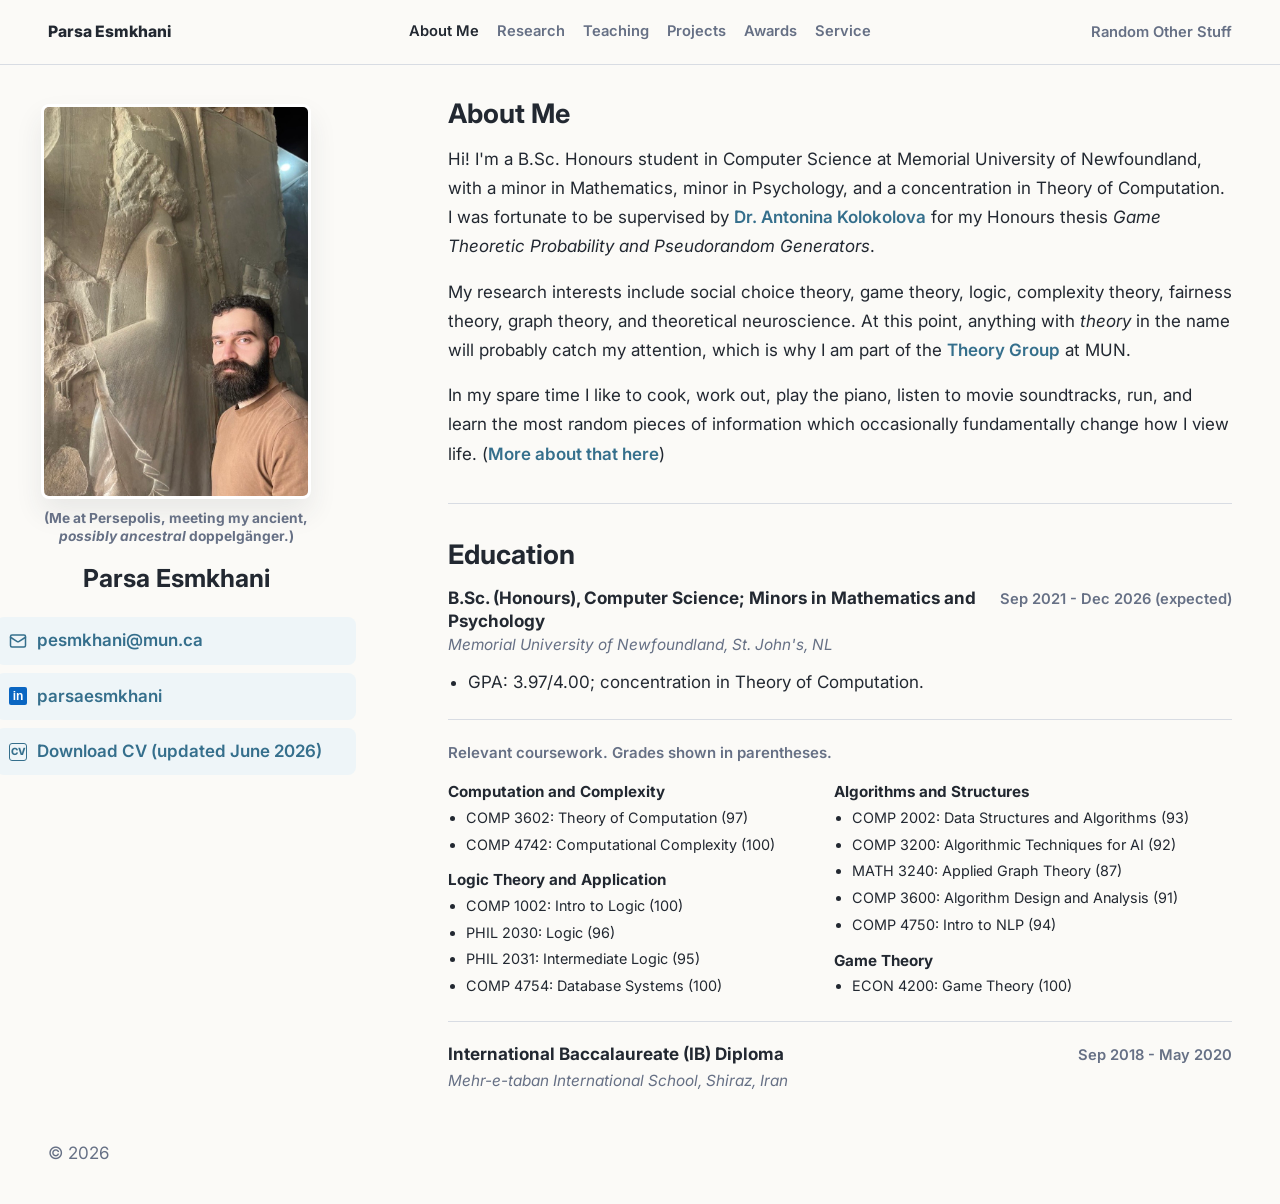
==== index.html @ 262ed592 "Add psychology minor to education" ====
<!doctype html>
<html lang="en">
  <head>
    <meta charset="utf-8" />
    <meta name="viewport" content="width=device-width, initial-scale=1" />
    <meta
      name="description"
      content="Personal academic website for Parsa Esmkhani, computer science honours student at Memorial University of Newfoundland."
    />
    <title>Parsa Esmkhani</title>
    <link rel="preconnect" href="https://fonts.googleapis.com" />
    <link rel="preconnect" href="https://fonts.gstatic.com" crossorigin />
    <link
      href="https://fonts.googleapis.com/css2?family=Inter:wght@400;500;600;700&amp;display=swap"
      rel="stylesheet"
    />
    <link rel="stylesheet" href="styles.css?v=68" />
  </head>
  <body>
    <header class="site-header">
      <nav class="nav" aria-label="Primary navigation">
        <a class="site-name" href="index.html">Parsa Esmkhani</a>
        <div class="nav-links">
          <a class="active" href="index.html">About Me</a>
          <a href="research.html">Research</a>
          <a href="teaching.html">Teaching</a>
          <a href="projects.html">Projects</a>
          <a href="awards.html">Awards</a>
          <a href="volunteering.html">Service</a>
        </div>
        <div class="nav-extra">
          <a href="miscellany.html">Random Other Stuff</a>
        </div>
      </nav>
    </header>

    <main class="page-shell page-shell--with-profile">
      <aside class="profile" aria-label="Profile summary">
        <img
          class="profile-photo"
          src="assets/profile.jpg?v=2"
          alt="Portrait of Parsa Esmkhani"
          width="735"
          height="1074"
        />
        <p class="photo-caption"><strong>(Me at Persepolis, meeting my ancient, <em>possibly ancestral</em> doppelgänger.)</strong></p>
        <h1>Parsa Esmkhani</h1>

        <ul class="contact-list" aria-label="Contact links">
          <li>
            <a class="contact-link" href="mailto:pesmkhani@mun.ca">
              <span class="link-icon mail-icon" aria-hidden="true"></span>
              <span>pesmkhani@mun.ca</span>
            </a>
          </li>
          <li>
            <a class="contact-link" href="https://www.linkedin.com/in/parsaesmkhani/details/experience/">
              <span class="link-icon linkedin-icon" aria-hidden="true"></span>
              <span>parsaesmkhani</span>
            </a>
          </li>
          <li>
            <a class="contact-link" href="assets/parsa-esmkhani-cv.pdf" download>
              <span class="link-icon cv-icon" aria-hidden="true">CV</span>
              <span>Download CV (updated June 2026)</span>
            </a>
          </li>
        </ul>
      </aside>

      <section class="content" aria-label="Main content">
        <section class="section-block">
          <h2>About Me</h2>
          <p>
            Hi! I'm a B.Sc. Honours student in Computer Science at Memorial
            University of Newfoundland, with a minor in Mathematics, minor in Psychology,
            and a concentration in Theory of Computation. I was fortunate to be supervised by
            <a href="https://www.cs.mun.ca/~kol/">Dr. Antonina Kolokolova</a> for my
            Honours thesis <em>Game Theoretic Probability and Pseudorandom Generators</em>.
          </p>
          <p>
            My research interests include social choice theory, game theory, logic,
            complexity theory, fairness theory, graph theory, and theoretical
            neuroscience. At this point, anything with <em>theory</em> in the
            name will probably catch my attention, which is why I am part of the
            <a href="https://www.cs.mun.ca/~nfleming/TheoryGroup/theory.html">Theory Group</a>
            at MUN.
          </p>
          <p>
            In my spare time I like to cook, work out, play the piano, listen to
            movie soundtracks, run, and learn the most random pieces of information
            which occasionally fundamentally change how I view life.
            (<strong><a href="miscellany.html">More about that here</a></strong>)
          </p>
        </section>

        <section class="section-block">
          <h2>Education</h2>
          <article class="entry">
            <div class="entry-heading">
              <h3>B.Sc. (Honours), Computer Science; Minors in Mathematics and Psychology</h3>
              <p>Sep 2021 - Dec 2026 (expected)</p>
            </div>
            <p class="entry-meta">Memorial University of Newfoundland, St. John's, NL</p>
            <ul>
              <li>GPA: 3.97/4.00; concentration in Theory of Computation.</li>
            </ul>
          </article>
          <div class="coursework">
            <p class="coursework-note">Relevant coursework. Grades shown in parentheses.</p>
            <div class="coursework-grid">
              <div class="coursework-column">
                <article class="course-group">
                  <h3>Computation and Complexity</h3>
                  <ul>
                    <li>COMP 3602: Theory of Computation (97)</li>
                    <li>COMP 4742: Computational Complexity (100)</li>
                  </ul>
                </article>
                <article class="course-group">
                  <h3>Logic Theory and Application</h3>
                  <ul>
                    <li>COMP 1002: Intro to Logic (100)</li>
                    <li>PHIL 2030: Logic (96)</li>
                    <li>PHIL 2031: Intermediate Logic (95)</li>
                    <li>COMP 4754: Database Systems (100)</li>
                  </ul>
                </article>
              </div>
              <div class="coursework-column">
                <article class="course-group">
                  <h3>Algorithms and Structures</h3>
                  <ul>
                    <li>COMP 2002: Data Structures and Algorithms (93)</li>
                    <li>COMP 3200: Algorithmic Techniques for AI (92)</li>
                    <li>MATH 3240: Applied Graph Theory (87)</li>
                    <li>COMP 3600: Algorithm Design and Analysis (91)</li>
                    <li>COMP 4750: Intro to NLP (94)</li>
                  </ul>
                </article>
                <article class="course-group">
                  <h3>Game Theory</h3>
                  <ul>
                    <li>ECON 4200: Game Theory (100)</li>
                  </ul>
                </article>
              </div>
            </div>
          </div>
          <article class="entry education-secondary">
            <div class="entry-heading">
              <h3>International Baccalaureate (IB) Diploma</h3>
              <p>Sep 2018 - May 2020</p>
            </div>
            <p class="entry-meta">Mehr-e-taban International School, Shiraz, Iran</p>
          </article>
        </section>
      </section>
    </main>

    <footer class="site-footer">
      <p>&copy; <span id="current-year">2026</span></p>
    </footer>

    <script src="script.js?v=7"></script>
  </body>
</html>
---- styles.css ----
:root {
  color-scheme: light;
  --bg: #fbfaf7;
  --surface: #ffffff;
  --text: #222831;
  --muted: #667085;
  --line: #d8dce3;
  --accent: #356f8c;
  --accent-strong: #25546c;
  --link-bg: #eef5f8;
}

* {
  box-sizing: border-box;
}

html {
  scroll-behavior: smooth;
}

body {
  margin: 0;
  background: var(--bg);
  color: var(--text);
  font-family: Inter, system-ui, -apple-system, BlinkMacSystemFont, "Segoe UI", sans-serif;
  font-size: 17px;
  line-height: 1.72;
}

a {
  color: var(--accent);
  font-weight: 600;
  text-decoration: none;
}

a:hover,
a:focus-visible {
  color: var(--accent-strong);
  text-decoration: underline;
}

.site-header {
  position: sticky;
  top: 0;
  z-index: 10;
  background: rgba(251, 250, 247, 0.94);
  border-bottom: 1px solid var(--line);
  backdrop-filter: blur(10px);
}

.nav {
  align-items: center;
  display: flex;
  justify-content: center;
  margin: 0 auto;
  max-width: none;
  min-height: 64px;
  padding: 0 48px;
  position: relative;
}

.site-name {
  color: var(--text);
  font-size: 0.98rem;
  font-weight: 800;
  left: 48px;
  position: absolute;
}

.nav-links {
  display: flex;
  flex-wrap: wrap;
  gap: 18px;
}

.nav-links a {
  color: var(--muted);
  font-size: 0.92rem;
}

.nav-links a.active,
.nav-extra a.active {
  color: var(--text);
}

.nav-extra {
  position: absolute;
  right: 48px;
}

.nav-extra a {
  color: var(--muted);
  font-size: 0.92rem;
}

.page-shell {
  margin: 0 auto;
  max-width: 1400px;
  padding: 32px 48px 36px;
}

.page-shell:not(.page-shell--with-profile) {
  max-width: none;
  width: 100%;
}

.page-shell--with-profile {
  display: grid;
  gap: 40px;
  grid-template-columns: 360px minmax(0, 1fr);
}

.page-shell:not(.page-shell--with-profile) .content {
  max-width: none;
}

.page-shell--research .content {
  max-width: none;
}

.page-shell--research {
  margin-left: 0;
  margin-right: 0;
  max-width: none;
  width: 100%;
  padding-left: 48px;
  padding-right: 48px;
}

.page-shell--projects {
  margin-left: 0;
  margin-right: 0;
  max-width: none;
  width: 100%;
  padding-left: 48px;
  padding-right: 48px;
}

.page-shell--projects .content {
  max-width: none;
}

.research-layout {
  align-items: start;
  display: grid;
  gap: 64px;
  grid-template-columns: minmax(720px, 1.65fr) minmax(420px, 0.75fr);
  position: relative;
  width: 100%;
}

.research-layout .section-block + .section-block {
  border-top: none;
  margin-top: 0;
  padding-top: 0;
}

.research-layout .section-block:first-child {
  position: relative;
}

.research-layout .section-block:first-child::after {
  background: var(--line);
  content: "";
  height: min(420px, 58vh);
  position: absolute;
  right: -32px;
  top: 74px;
  width: 1px;
}

.research-layout .entry-list {
  gap: 24px;
}

.research-layout .entry + .entry {
  padding-top: 24px;
}

.research-layout .presentation-list {
  gap: 24px;
}

.research-layout .presentation-item {
  gap: 18px;
  grid-template-columns: 205px minmax(0, 1fr);
}

.research-layout .presentation-preview {
  max-width: 100%;
}

.research-layout .presentation-details h3 {
  font-size: 1rem;
}

.profile {
  align-self: start;
  display: grid;
  justify-items: center;
  margin-left: -52px;
  position: sticky;
  top: 104px;
  width: 360px;
}

.profile-photo {
  aspect-ratio: 735 / 1074;
  background: var(--surface);
  border: 3px solid var(--surface);
  border-radius: 8px;
  box-shadow: 0 14px 28px rgba(39, 52, 67, 0.09);
  display: block;
  height: auto;
  object-fit: cover;
  object-position: center center;
  width: 270px;
}

.profile h1 {
  font-size: 1.55rem;
  line-height: 1.2;
  margin: 18px 0 8px;
  text-align: center;
}

.photo-caption {
  color: var(--muted);
  font-size: 0.86rem;
  line-height: 1.35;
  margin: 10px 0 0;
  max-width: 320px;
  text-align: center;
  white-space: normal;
  width: 100%;
}

.title-line,
.location {
  color: var(--muted);
  margin: 0;
}

.location {
  margin-top: 12px;
}

.contact-list {
  display: grid;
  gap: 8px;
  list-style: none;
  margin: 16px 0 0;
  padding: 0;
  width: 100%;
}

.contact-list a {
  align-items: center;
  background: var(--link-bg);
  border: 1px solid transparent;
  border-radius: 8px;
  display: flex;
  gap: 10px;
  min-height: 42px;
  padding: 8px 12px;
}

.contact-list a:hover,
.contact-list a:focus-visible {
  background: var(--surface);
  border-color: var(--line);
  text-decoration: none;
}

.contact-link span:last-child {
  overflow-wrap: anywhere;
}

.link-icon {
  color: var(--accent);
  display: inline-flex;
  flex: 0 0 auto;
  height: 18px;
  width: 18px;
}

.link-icon::before {
  background: currentColor;
  content: "";
  display: block;
  height: 18px;
  width: 18px;
}

.mail-icon::before {
  -webkit-mask: url("data:image/svg+xml,%3Csvg xmlns='http://www.w3.org/2000/svg' viewBox='0 0 24 24' fill='none' stroke='black' stroke-width='2' stroke-linecap='round' stroke-linejoin='round'%3E%3Crect width='20' height='16' x='2' y='4' rx='2'/%3E%3Cpath d='m22 7-8.97 5.7a1.94 1.94 0 0 1-2.06 0L2 7'/%3E%3C/svg%3E") center / contain no-repeat;
  mask: url("data:image/svg+xml,%3Csvg xmlns='http://www.w3.org/2000/svg' viewBox='0 0 24 24' fill='none' stroke='black' stroke-width='2' stroke-linecap='round' stroke-linejoin='round'%3E%3Crect width='20' height='16' x='2' y='4' rx='2'/%3E%3Cpath d='m22 7-8.97 5.7a1.94 1.94 0 0 1-2.06 0L2 7'/%3E%3C/svg%3E") center / contain no-repeat;
}

.linkedin-icon::before {
  align-items: center;
  background: #0a66c2;
  border-radius: 2px;
  color: #ffffff;
  content: "in";
  display: flex;
  font-family: Arial, Helvetica, sans-serif;
  font-size: 12px;
  font-weight: 700;
  justify-content: center;
  letter-spacing: 0;
  line-height: 1;
}

.cv-icon {
  align-items: center;
  border: 1px solid currentColor;
  border-radius: 3px;
  display: inline-flex;
  font-size: 0.62rem;
  font-weight: 800;
  justify-content: center;
  letter-spacing: 0;
}

.cv-icon::before {
  display: none;
}

.content {
  padding: 0;
}

.section-block + .section-block {
  border-top: 1px solid var(--line);
  margin-top: 34px;
  padding-top: 34px;
}

.section-block h2 {
  font-size: 1.68rem;
  letter-spacing: 0;
  line-height: 1.25;
  margin: 0 0 14px;
}

.section-block p {
  margin: 0 0 16px;
}

.section-block p:last-child {
  margin-bottom: 0;
}

.simple-list,
.award-list,
.misc-list,
.entry ul {
  margin: 0;
  padding-left: 1.25rem;
}

.simple-list li,
.award-list li,
.misc-list li,
.entry li {
  margin: 0 0 10px;
}

.simple-list li:last-child,
.award-list li:last-child,
.misc-list li:last-child,
.entry li:last-child {
  margin-bottom: 0;
}

.simple-list span {
  color: var(--muted);
  display: inline-block;
  font-weight: 700;
  min-width: 160px;
}

.simple-list small {
  color: var(--muted);
  display: block;
  font-size: 0.92rem;
  margin: 3px 0 0 164px;
}

.entry-list {
  display: grid;
  gap: 22px;
}

.projects-grid {
  align-items: start;
  gap: 42px 40px;
  grid-template-columns: repeat(3, minmax(0, 1fr));
  width: 100%;
}

.entry + .entry {
  border-top: 1px solid var(--line);
  padding-top: 22px;
}

.entry h3 {
  font-size: 1.07rem;
  line-height: 1.35;
  margin: 0;
}

.entry p {
  margin-bottom: 10px;
  max-width: 76ch;
}

.entry-heading {
  align-items: baseline;
  display: flex;
  gap: 18px;
  justify-content: space-between;
}

.entry-heading p {
  color: var(--muted);
  flex: 0 0 auto;
  font-size: 0.92rem;
  font-weight: 600;
  margin: 0;
  text-align: right;
  white-space: nowrap;
}

.entry-meta {
  color: var(--muted);
  font-size: 0.96rem;
  font-style: italic;
}

.project-note {
  color: var(--accent-strong);
  font-size: 0.94rem;
  font-weight: 700;
}

.project-feature {
  align-items: start;
  display: grid;
  gap: 22px;
  grid-template-columns: 300px minmax(0, 1fr);
}

.projects-grid .entry + .entry {
  border-top: none;
  padding-top: 0;
}

.projects-grid .project-feature {
  display: grid;
  gap: 16px;
  grid-template-columns: 1fr;
  grid-template-rows: auto 1fr;
}

.projects-grid .project-details {
  display: grid;
  gap: 8px;
  grid-template-rows: auto auto auto 1fr;
}

.projects-grid .entry-heading {
  align-items: start;
  display: grid;
  gap: 2px;
  grid-template-rows: auto auto;
}

.projects-grid .entry-heading p {
  margin: 0;
  text-align: left;
}

.projects-grid .entry-meta,
.projects-grid .project-note,
.projects-grid .project-details > p {
  margin-bottom: 0;
}

.project-preview {
  background: var(--surface);
  border: 1px solid var(--line);
  border-radius: 4px;
  display: block;
  overflow: hidden;
}

.project-preview:hover,
.project-preview:focus-visible {
  border-color: var(--accent);
}

.project-preview img {
  aspect-ratio: 16 / 10;
  display: block;
  height: auto;
  object-fit: cover;
  width: 100%;
}

.project-preview--empty {
  align-items: center;
  aspect-ratio: 16 / 10;
  color: var(--muted);
  display: flex;
  justify-content: center;
}

.project-preview--empty span {
  font-size: 0.9rem;
  font-weight: 700;
}

.video-preview {
  position: relative;
}

.video-preview:hover,
.video-preview:focus-visible {
  box-shadow: 0 10px 22px rgba(37, 84, 108, 0.16);
}

.video-preview::after {
  background: rgba(34, 40, 49, 0.82);
  border-radius: 50%;
  color: #fff;
  content: "";
  height: 42px;
  left: 50%;
  position: absolute;
  top: 50%;
  transform: translate(-50%, -50%);
  width: 42px;
}

.video-preview::before {
  border-bottom: 9px solid transparent;
  border-left: 14px solid #fff;
  border-top: 9px solid transparent;
  content: "";
  left: calc(50% - 4px);
  position: absolute;
  top: 50%;
  transform: translateY(-50%);
  z-index: 1;
}

.video-label {
  background: rgba(34, 40, 49, 0.88);
  border-radius: 999px;
  bottom: 10px;
  color: #fff;
  font-size: 0.78rem;
  font-weight: 700;
  left: 10px;
  line-height: 1;
  padding: 7px 10px;
  position: absolute;
}

.coursework {
  border-top: 1px solid var(--line);
  margin-top: 22px;
  padding-top: 20px;
}

.education-secondary {
  border-top: 1px solid var(--line);
  margin-top: 22px;
  padding-top: 20px;
}

.coursework-note {
  color: var(--muted);
  font-size: 0.94rem;
  font-weight: 600;
  margin-bottom: 14px;
}

.coursework-grid {
  display: grid;
  align-items: stretch;
  gap: 18px;
  grid-template-columns: minmax(0, 0.96fr) minmax(0, 1.04fr);
}

.coursework-column {
  display: flex;
  flex-direction: column;
  gap: 13px;
  justify-content: flex-start;
}

.course-group {
  display: grid;
  gap: 3px;
}

.course-group h3 {
  color: var(--text);
  font-size: 0.95rem;
  line-height: 1.35;
  margin: 0;
  white-space: nowrap;
}

.course-group ul {
  margin: 0;
  padding-left: 1.15rem;
}

.course-group li {
  font-size: 0.9rem;
  margin-bottom: 2px;
  white-space: nowrap;
}

.course-group li:last-child {
  margin-bottom: 0;
}

.presentation-list {
  display: grid;
  gap: 26px;
}

.presentation-item {
  align-items: start;
  display: grid;
  gap: 22px;
  grid-template-columns: 190px minmax(0, 1fr);
}

.presentation-preview {
  align-items: center;
  aspect-ratio: 4 / 3;
  background: var(--surface);
  border: 1px solid var(--line);
  border-radius: 4px;
  color: var(--muted);
  display: flex;
  justify-content: center;
  overflow: hidden;
  text-decoration: none;
}

.presentation-preview:hover,
.presentation-preview:focus-visible {
  border-color: var(--accent);
  text-decoration: none;
}

.presentation-preview img {
  display: block;
  height: 100%;
  object-fit: contain;
  width: 100%;
}

.presentation-placeholder {
  padding: 18px;
  text-align: center;
}

.presentation-placeholder span {
  color: var(--text);
  font-size: 0.88rem;
  font-weight: 700;
  line-height: 1.35;
}

.presentation-details h3 {
  font-size: 1.02rem;
  line-height: 1.35;
  margin: 0 0 7px;
}

.presentation-meta,
.presentation-links {
  color: var(--muted);
  margin: 0;
}

.presentation-links {
  margin-top: 5px;
}

.award-list strong,
.misc-list strong {
  display: block;
  font-weight: 700;
}

.architecture-cue {
  color: var(--muted);
  font-size: 0.88rem;
  font-weight: 700;
  margin: 12px 0 0;
}

.architecture-gallery {
  display: flex;
  gap: 14px;
  margin-top: 12px;
  overflow-x: auto;
  padding: 2px 2px 18px;
  scrollbar-color: var(--accent) var(--link-bg);
  scrollbar-width: auto;
}

.architecture-gallery::-webkit-scrollbar {
  height: 14px;
}

.architecture-gallery::-webkit-scrollbar-track {
  background: var(--link-bg);
  border-radius: 999px;
}

.architecture-gallery::-webkit-scrollbar-thumb {
  background: var(--accent);
  border: 3px solid var(--link-bg);
  border-radius: 999px;
}

.architecture-slide {
  flex: 0 0 min(78vw, 360px);
  margin: 0;
}

.architecture-slide img {
  aspect-ratio: 4 / 3;
  border: 3px solid var(--surface);
  border-radius: 8px;
  box-shadow: 0 14px 28px rgba(39, 52, 67, 0.09);
  display: block;
  height: auto;
  object-fit: cover;
  width: 100%;
}

.misc-photo {
  margin: 0;
  max-width: 260px;
}

.misc-photo img {
  border: 3px solid var(--surface);
  border-radius: 8px;
  box-shadow: 0 14px 28px rgba(39, 52, 67, 0.09);
  display: block;
  height: auto;
  width: 100%;
}

.misc-photo figcaption {
  color: var(--muted);
  font-size: 0.78rem;
  line-height: 1.35;
  margin-top: 8px;
  text-align: center;
  white-space: nowrap;
}

.running-layout {
  align-items: start;
  display: grid;
  gap: 36px;
  grid-template-columns: 280px minmax(520px, 1fr);
  max-width: 980px;
  width: 100%;
}

.running-player {
  max-width: none;
  width: 100%;
}

.running-player p {
  margin: 0 0 14px;
}

.misc-photo--round {
  justify-self: start;
  max-width: 280px;
  text-align: center;
  width: 100%;
}

.misc-photo--round img {
  aspect-ratio: 1;
  border-radius: 50%;
  margin-left: auto;
  margin-right: auto;
  max-width: 200px;
  object-fit: cover;
  object-position: center 100%;
}

.apple-music-embed {
  background:
    linear-gradient(90deg, rgba(238, 245, 248, 0.72), rgba(255, 255, 255, 0.86), rgba(238, 245, 248, 0.72));
  background-color: var(--surface);
  background-size: 220% 100%;
  border: 0;
  border-radius: 8px;
  display: block;
  overflow: hidden;
  width: 100%;
}

.apple-music-shell {
  align-items: center;
  background: var(--link-bg);
  border: 1px solid var(--line);
  border-radius: 8px;
  display: flex;
  gap: 18px;
  justify-content: space-between;
  min-height: 132px;
  padding: 18px;
  width: 100%;
}

.apple-music-shell div {
  display: grid;
  gap: 6px;
}

.apple-music-shell strong {
  color: var(--ink);
  font-size: 1.05rem;
}

.apple-music-shell a {
  font-weight: 700;
}

.apple-music-shell button {
  background: var(--accent);
  border: 0;
  border-radius: 8px;
  color: var(--surface);
  cursor: pointer;
  flex: 0 0 auto;
  font: inherit;
  font-weight: 700;
  padding: 12px 16px;
}

.apple-music-shell button:hover {
  background: var(--ink);
}

.contact-grid {
  display: grid;
  gap: 12px;
  grid-template-columns: repeat(2, minmax(0, 1fr));
}

.contact-grid a {
  align-items: center;
  background: var(--link-bg);
  border: 1px solid transparent;
  border-radius: 8px;
  display: flex;
  gap: 12px;
  min-height: 76px;
  overflow-wrap: anywhere;
  padding: 14px 16px;
}

.contact-grid a:hover,
.contact-grid a:focus-visible {
  background: var(--surface);
  border-color: var(--line);
  text-decoration: none;
}

.contact-copy {
  display: grid;
  gap: 2px;
  min-width: 0;
}

.contact-label {
  color: var(--muted);
  font-size: 0.85rem;
  font-weight: 700;
}

.contact-copy strong {
  color: var(--accent);
  font-size: 0.98rem;
  font-weight: 600;
}

.site-footer {
  color: var(--muted);
  margin: 0;
  max-width: none;
  padding: 8px 48px 36px;
}

.site-footer p {
  margin: 0;
}

@media (max-width: 1180px) {
  .research-layout {
    gap: 48px;
    grid-template-columns: 1fr;
  }

  .research-layout .section-block:first-child::after {
    display: none;
  }
}

@media (max-width: 760px) {
  body {
    font-size: 15px;
  }

  .site-header {
    position: static;
  }

  .nav {
    display: grid;
    gap: 10px;
    justify-content: center;
    min-height: auto;
    padding: 18px 24px;
  }

  .site-name {
    display: none;
  }

  .nav-links {
    display: grid;
    gap: 10px 28px;
    grid-template-columns: repeat(2, minmax(0, 1fr));
    justify-content: center;
    justify-items: center;
    max-width: 320px;
    width: 100%;
  }

  .nav-extra {
    position: static;
    text-align: center;
    width: 100%;
  }

  .nav-extra a {
    font-size: 0.98rem;
  }

  .nav-links a {
    font-size: 0.98rem;
  }

  .page-shell--with-profile {
    display: block;
    padding-top: 18px;
  }

  .page-shell,
  .page-shell--research,
  .page-shell--projects {
    padding-left: 24px;
    padding-right: 24px;
  }

  .page-shell:not(.page-shell--with-profile) .content {
    max-width: none;
  }

  .research-layout {
    gap: 48px;
    grid-template-columns: 1fr;
  }

  .research-layout .section-block:first-child::after {
    display: none;
  }

  .profile {
    display: grid;
    grid-template-columns: 1fr;
    align-items: start;
    justify-items: center;
    margin-left: 0;
    position: static;
    width: 100%;
  }

  .profile-photo {
    grid-column: 1;
    grid-row: 1;
    height: auto;
    width: 164px;
  }

  .photo-caption {
    grid-column: 1;
    grid-row: 2;
    margin-top: 6px;
    font-size: 0.74rem;
    line-height: 1.22;
    max-width: 230px;
    text-align: center;
    transform: none;
    white-space: normal;
    width: 100%;
  }

  .profile h1 {
    font-size: 1.62rem;
    grid-column: 1;
    grid-row: 3;
    line-height: 1.15;
    margin: 10px 0 0;
    text-align: center;
  }

  .title-line {
    grid-column: 2;
    font-size: 0.98rem;
    line-height: 1.35;
  }

  .location {
    grid-column: 2;
    font-size: 0.98rem;
    line-height: 1.35;
    margin-top: 6px;
  }

  .contact-list {
    grid-column: 1;
    grid-template-columns: repeat(2, minmax(0, 1fr));
    margin-bottom: 24px;
    margin-top: 16px;
    width: 100%;
  }

  .contact-list a {
    min-height: 40px;
    padding: 7px 10px;
  }

  .contact-link span:last-child {
    font-size: 0.92rem;
  }

  .content {
    padding-top: 0;
  }

  .section-block h2 {
    font-size: 1.45rem;
  }

  .contact-grid {
    grid-template-columns: 1fr;
  }

  .simple-list span {
    display: block;
    min-width: 0;
  }

  .simple-list small {
    margin-left: 0;
  }

  .coursework-grid {
    gap: 13px;
    grid-template-columns: 1fr;
  }

  .course-group h3 {
    white-space: normal;
  }

  .course-group li {
    white-space: normal;
  }

  .presentation-item {
    gap: 16px;
    grid-template-columns: 128px minmax(0, 1fr);
  }

  .entry-heading {
    display: block;
  }

  .entry-heading p {
    margin-top: 4px;
    text-align: left;
  }

  .projects-grid {
    grid-template-columns: repeat(2, minmax(0, 1fr));
  }

  .project-feature {
    grid-template-columns: 220px minmax(0, 1fr);
  }

  .projects-grid .project-feature {
    grid-template-columns: 1fr;
  }

  .projects-grid .entry-heading {
    grid-template-rows: auto auto;
  }

  .running-layout {
    gap: 18px;
    grid-template-columns: 1fr;
    justify-items: stretch;
  }

  .running-player {
    justify-self: stretch;
    max-width: none;
    text-align: left;
  }

  .running-player p {
    line-height: 1.55;
    max-width: 32rem;
  }

  .misc-photo--round {
    justify-self: center;
  }

  .misc-photo figcaption {
    margin-left: auto;
    margin-right: auto;
  }
}

@media (max-width: 440px) {
  .nav-links {
    gap: 10px 18px;
    max-width: 292px;
    width: 100%;
  }

  .nav-links a {
    font-size: 0.95rem;
  }

  .page-shell,
  .page-shell--research,
  .page-shell--projects,
  .site-footer {
    padding-left: 18px;
    padding-right: 18px;
  }

  .profile {
    grid-template-columns: 1fr;
  }

  .profile-photo {
    height: auto;
    width: 150px;
  }

  .photo-caption {
    font-size: 0.7rem;
    max-width: 220px;
  }

  .profile h1 {
    font-size: 1.38rem;
  }

  .title-line,
  .location {
    font-size: 0.9rem;
  }

  .contact-list {
    grid-template-columns: 1fr;
  }

  .running-player p {
    font-size: 0.98rem;
    max-width: 20rem;
  }

  .apple-music-embed {
    height: 390px;
  }

  .apple-music-shell {
    align-items: stretch;
    flex-direction: column;
  }

  .presentation-item {
    grid-template-columns: 1fr;
  }

  .presentation-preview {
    max-width: 220px;
  }

  .project-feature {
    grid-template-columns: 1fr;
  }

  .projects-grid {
    grid-template-columns: 1fr;
  }

  .project-preview {
    max-width: none;
  }
}
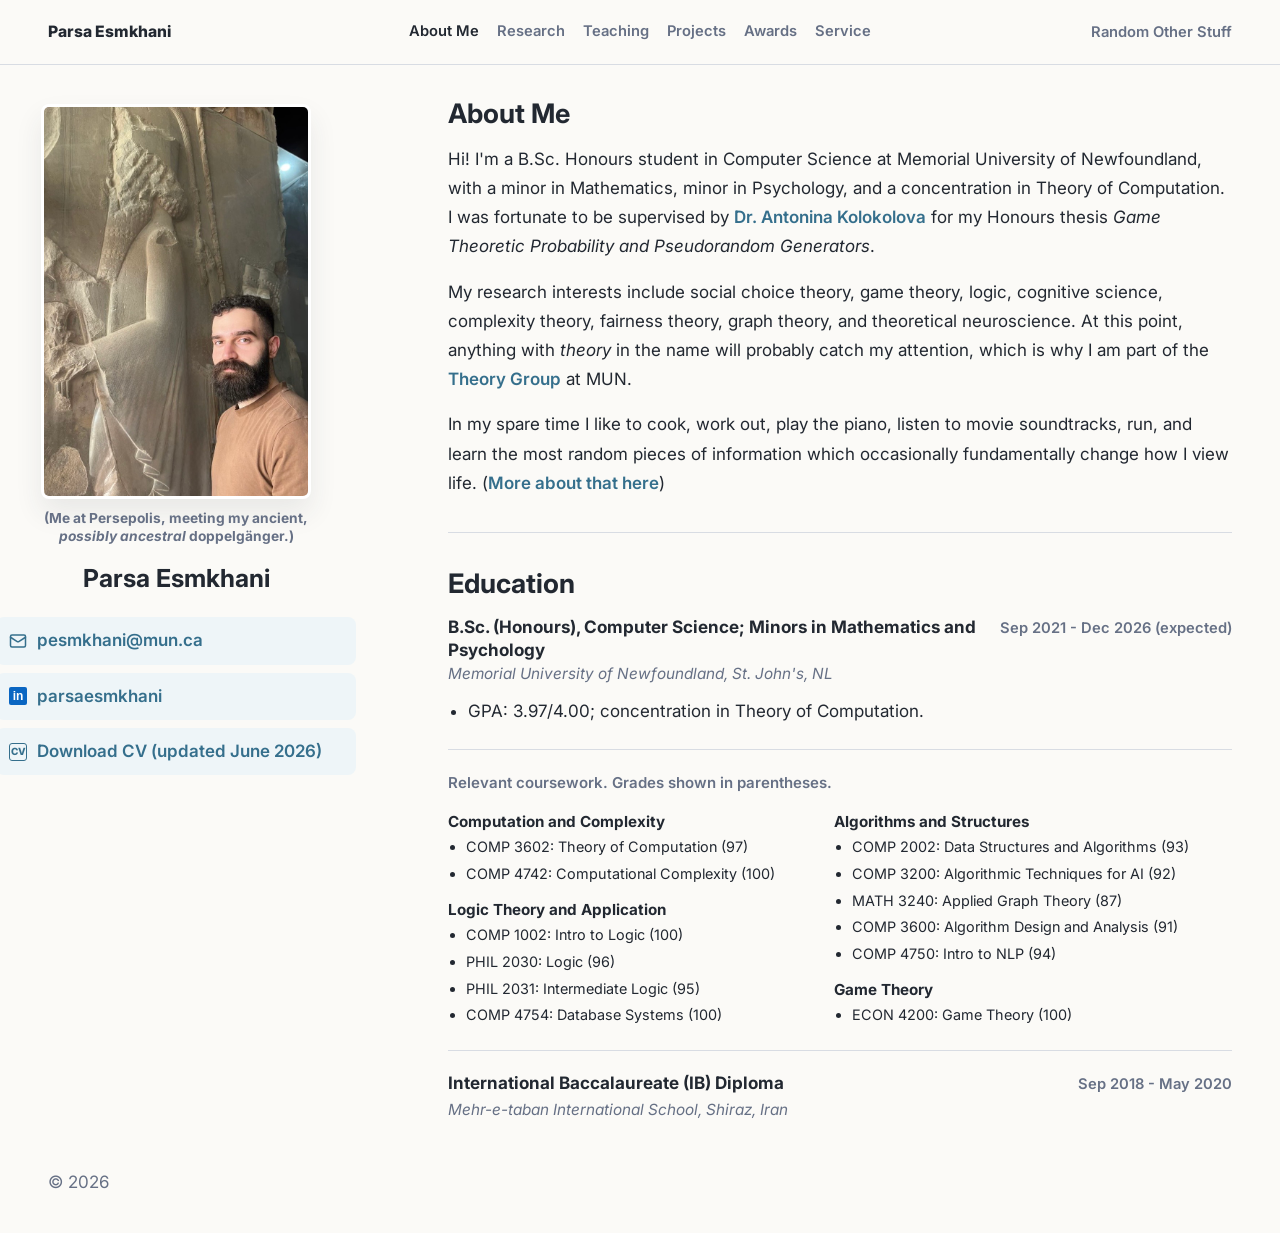
==== commit becedc4e: "Add cognitive science to research interests" ====
--- a/index.html
+++ b/index.html
@@ -80,7 +80,7 @@
           </p>
           <p>
             My research interests include social choice theory, game theory, logic,
-            complexity theory, fairness theory, graph theory, and theoretical
+            cognitive science, complexity theory, fairness theory, graph theory, and theoretical
             neuroscience. At this point, anything with <em>theory</em> in the
             name will probably catch my attention, which is why I am part of the
             <a href="https://www.cs.mun.ca/~nfleming/TheoryGroup/theory.html">Theory Group</a>
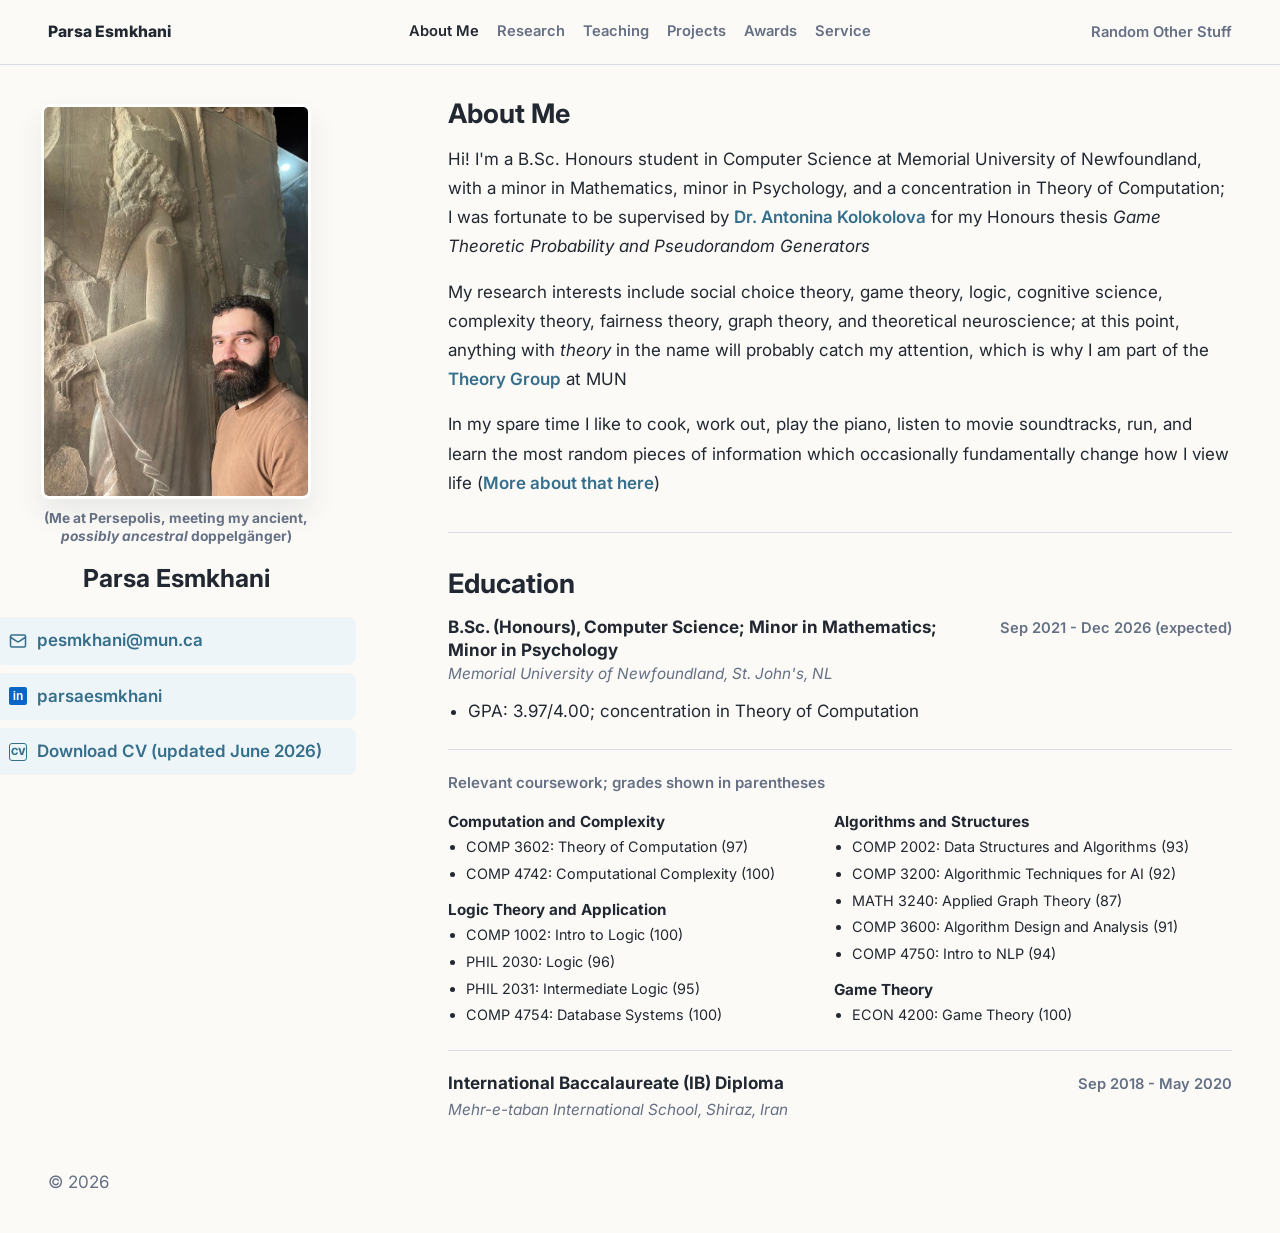
==== commit 563b17a8: "Remove sentence-ending periods from site copy" ====
--- a/index.html
+++ b/index.html
@@ -43,7 +43,7 @@
           width="735"
           height="1074"
         />
-        <p class="photo-caption"><strong>(Me at Persepolis, meeting my ancient, <em>possibly ancestral</em> doppelgänger.)</strong></p>
+        <p class="photo-caption"><strong>(Me at Persepolis, meeting my ancient, <em>possibly ancestral</em> doppelgänger)</strong></p>
         <h1>Parsa Esmkhani</h1>
 
         <ul class="contact-list" aria-label="Contact links">
@@ -74,22 +74,22 @@
           <p>
             Hi! I'm a B.Sc. Honours student in Computer Science at Memorial
             University of Newfoundland, with a minor in Mathematics, minor in Psychology,
-            and a concentration in Theory of Computation. I was fortunate to be supervised by
+            and a concentration in Theory of Computation; I was fortunate to be supervised by
             <a href="https://www.cs.mun.ca/~kol/">Dr. Antonina Kolokolova</a> for my
-            Honours thesis <em>Game Theoretic Probability and Pseudorandom Generators</em>.
+            Honours thesis <em>Game Theoretic Probability and Pseudorandom Generators</em>
           </p>
           <p>
             My research interests include social choice theory, game theory, logic,
             cognitive science, complexity theory, fairness theory, graph theory, and theoretical
-            neuroscience. At this point, anything with <em>theory</em> in the
+            neuroscience; at this point, anything with <em>theory</em> in the
             name will probably catch my attention, which is why I am part of the
             <a href="https://www.cs.mun.ca/~nfleming/TheoryGroup/theory.html">Theory Group</a>
-            at MUN.
+            at MUN
           </p>
           <p>
             In my spare time I like to cook, work out, play the piano, listen to
             movie soundtracks, run, and learn the most random pieces of information
-            which occasionally fundamentally change how I view life.
+            which occasionally fundamentally change how I view life
             (<strong><a href="miscellany.html">More about that here</a></strong>)
           </p>
         </section>
@@ -98,16 +98,16 @@
           <h2>Education</h2>
           <article class="entry">
             <div class="entry-heading">
-              <h3>B.Sc. (Honours), Computer Science; Minors in Mathematics and Psychology</h3>
+              <h3>B.Sc. (Honours), Computer Science; Minor in Mathematics; Minor in Psychology</h3>
               <p>Sep 2021 - Dec 2026 (expected)</p>
             </div>
             <p class="entry-meta">Memorial University of Newfoundland, St. John's, NL</p>
             <ul>
-              <li>GPA: 3.97/4.00; concentration in Theory of Computation.</li>
+              <li>GPA: 3.97/4.00; concentration in Theory of Computation</li>
             </ul>
           </article>
           <div class="coursework">
-            <p class="coursework-note">Relevant coursework. Grades shown in parentheses.</p>
+            <p class="coursework-note">Relevant coursework; grades shown in parentheses</p>
             <div class="coursework-grid">
               <div class="coursework-column">
                 <article class="course-group">
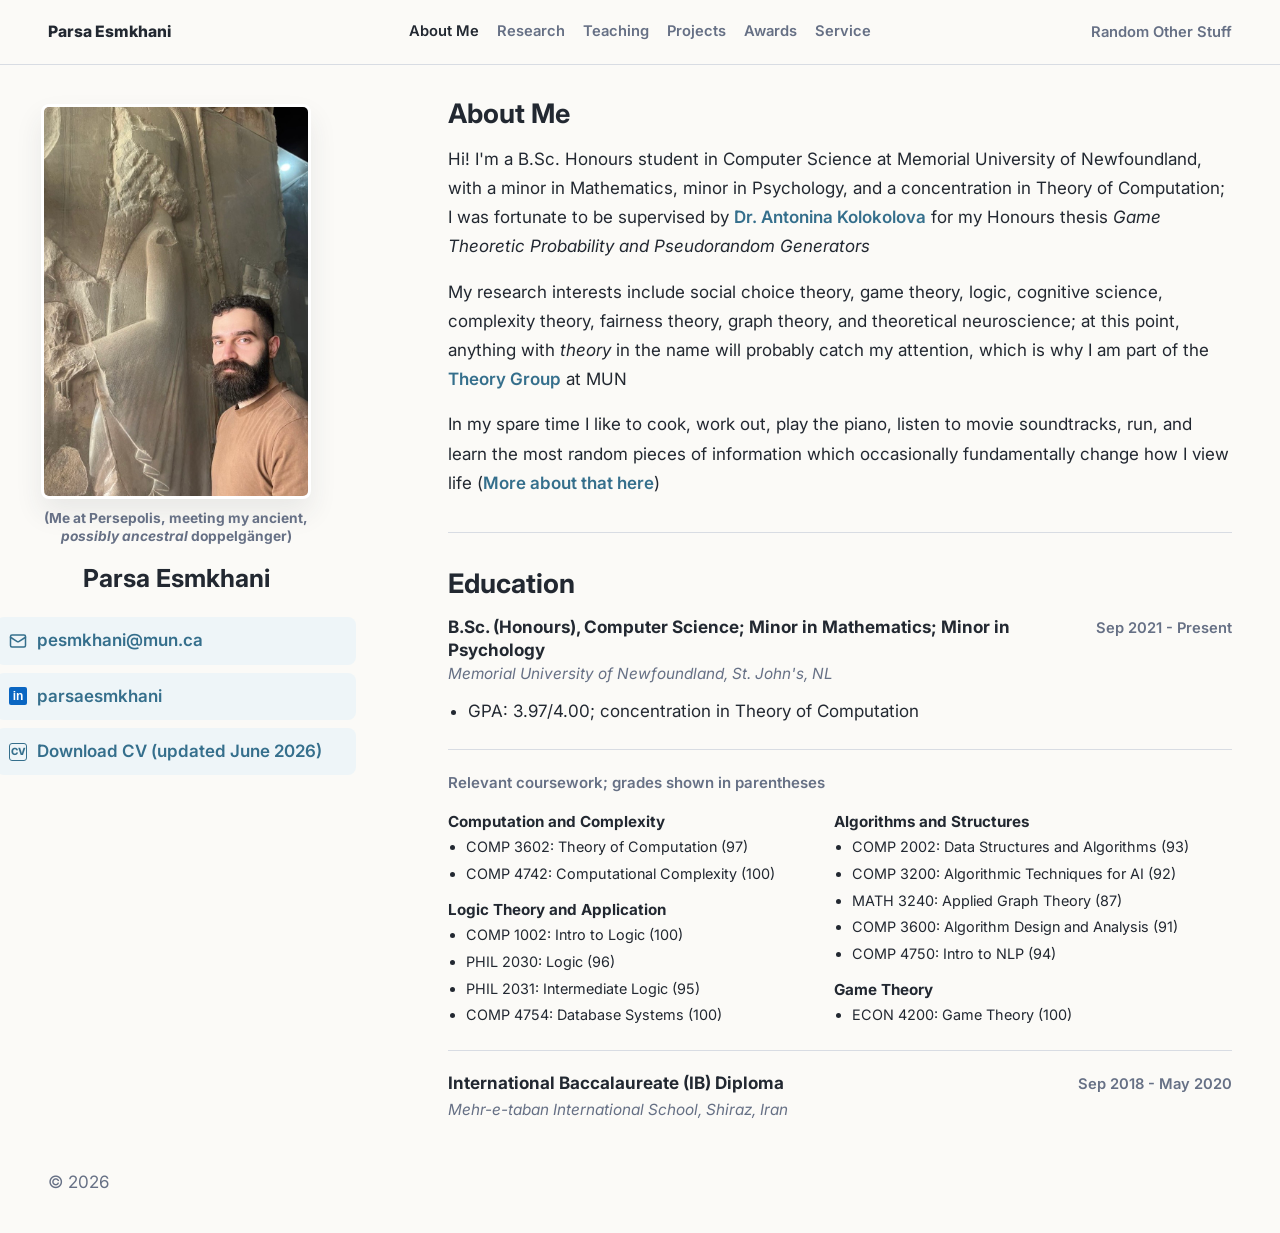
==== commit 4bee644c: "Update education date to present" ====
--- a/index.html
+++ b/index.html
@@ -99,7 +99,7 @@
           <article class="entry">
             <div class="entry-heading">
               <h3>B.Sc. (Honours), Computer Science; Minor in Mathematics; Minor in Psychology</h3>
-              <p>Sep 2021 - Dec 2026 (expected)</p>
+              <p>Sep 2021 - Present</p>
             </div>
             <p class="entry-meta">Memorial University of Newfoundland, St. John's, NL</p>
             <ul>
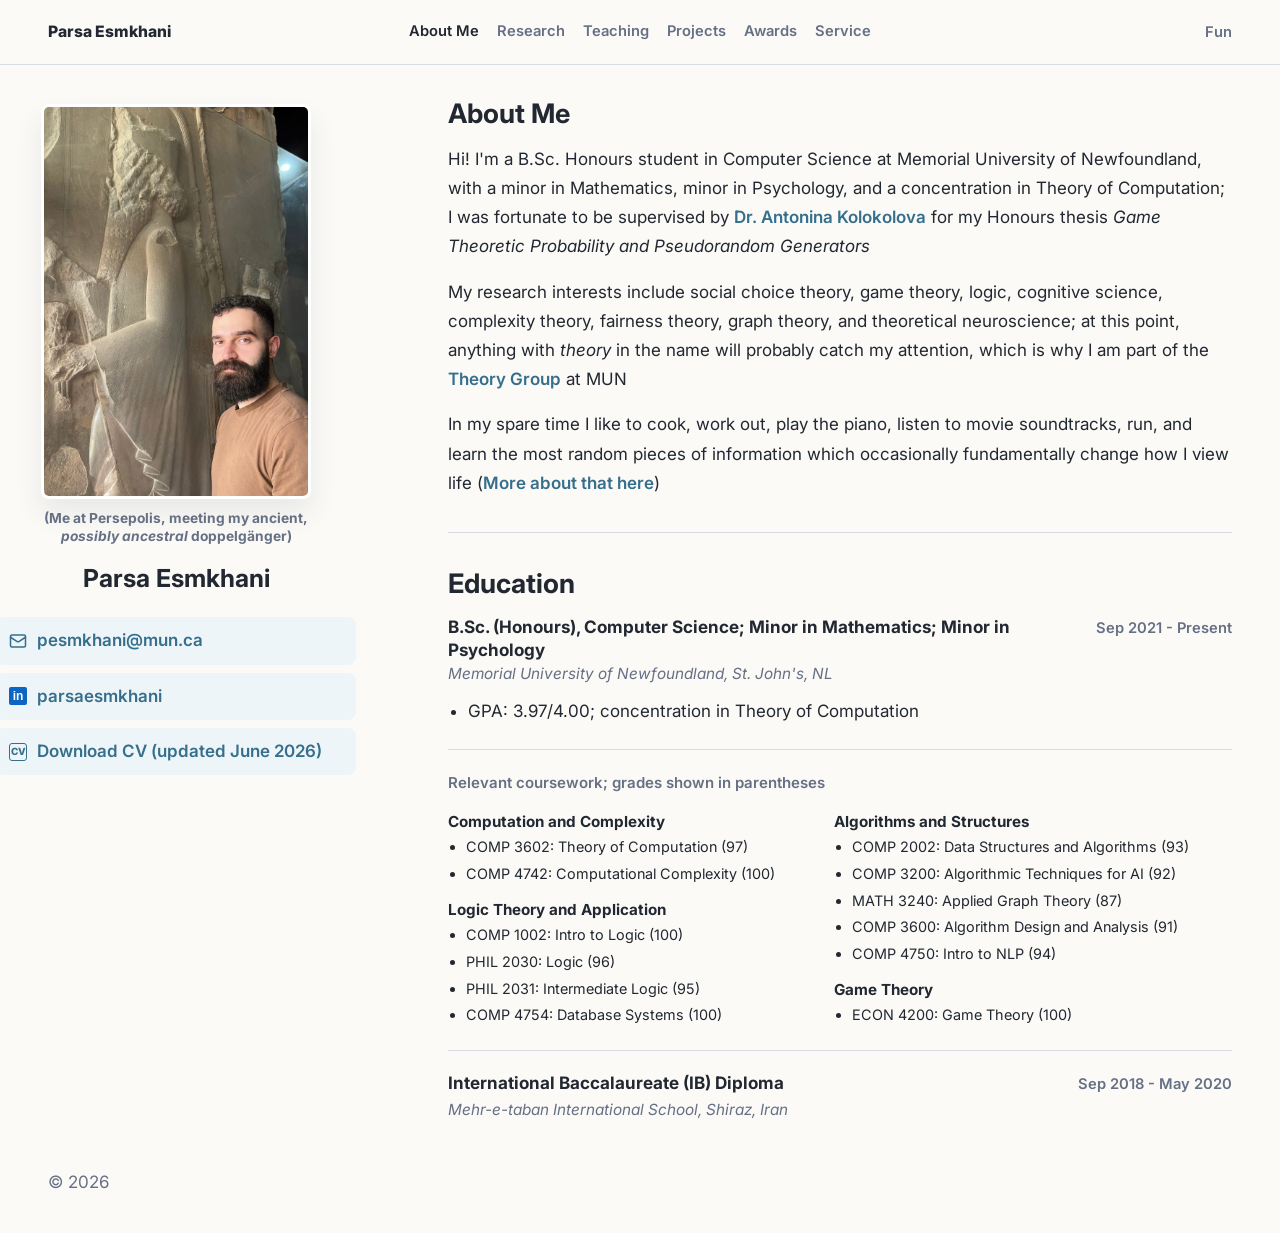
==== commit 3f8ecf8d: "Rename miscellany navigation to fun" ====
--- a/index.html
+++ b/index.html
@@ -29,7 +29,7 @@
           <a href="volunteering.html">Service</a>
         </div>
         <div class="nav-extra">
-          <a href="miscellany.html">Random Other Stuff</a>
+          <a href="miscellany.html">Fun</a>
         </div>
       </nav>
     </header>
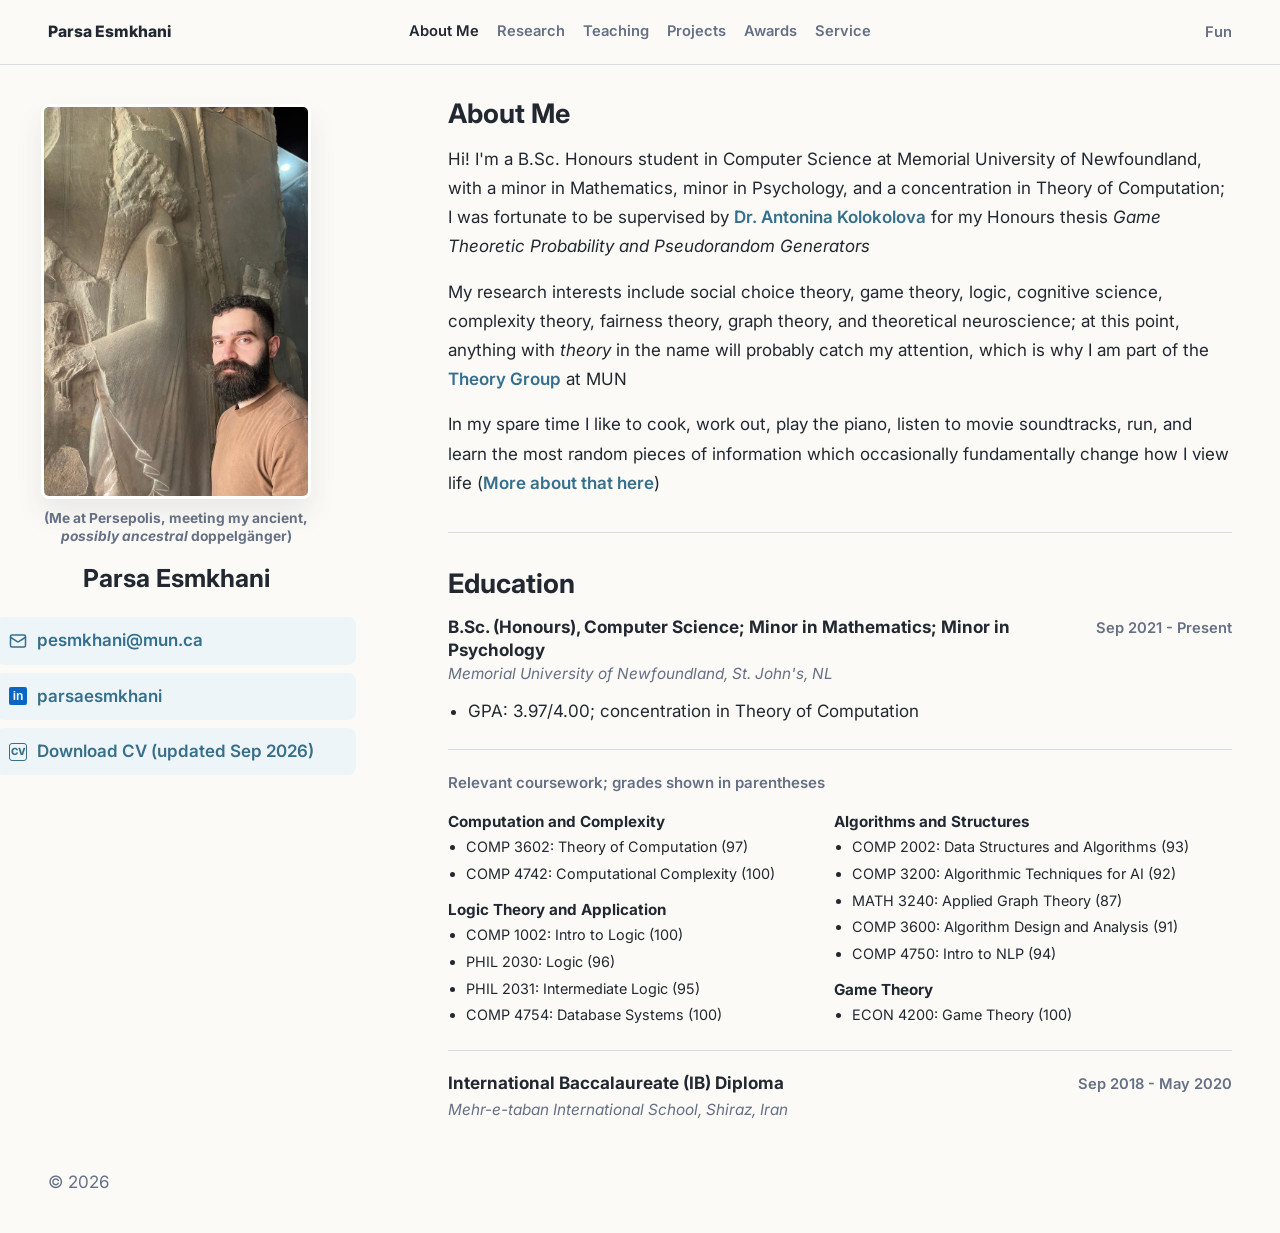
==== commit 53cb5e2b: "Replace CV and update September 2026 label" ====
--- a/index.html
+++ b/index.html
@@ -62,7 +62,7 @@
           <li>
             <a class="contact-link" href="assets/parsa-esmkhani-cv.pdf" download>
               <span class="link-icon cv-icon" aria-hidden="true">CV</span>
-              <span>Download CV (updated June 2026)</span>
+              <span>Download CV (updated Sep 2026)</span>
             </a>
           </li>
         </ul>
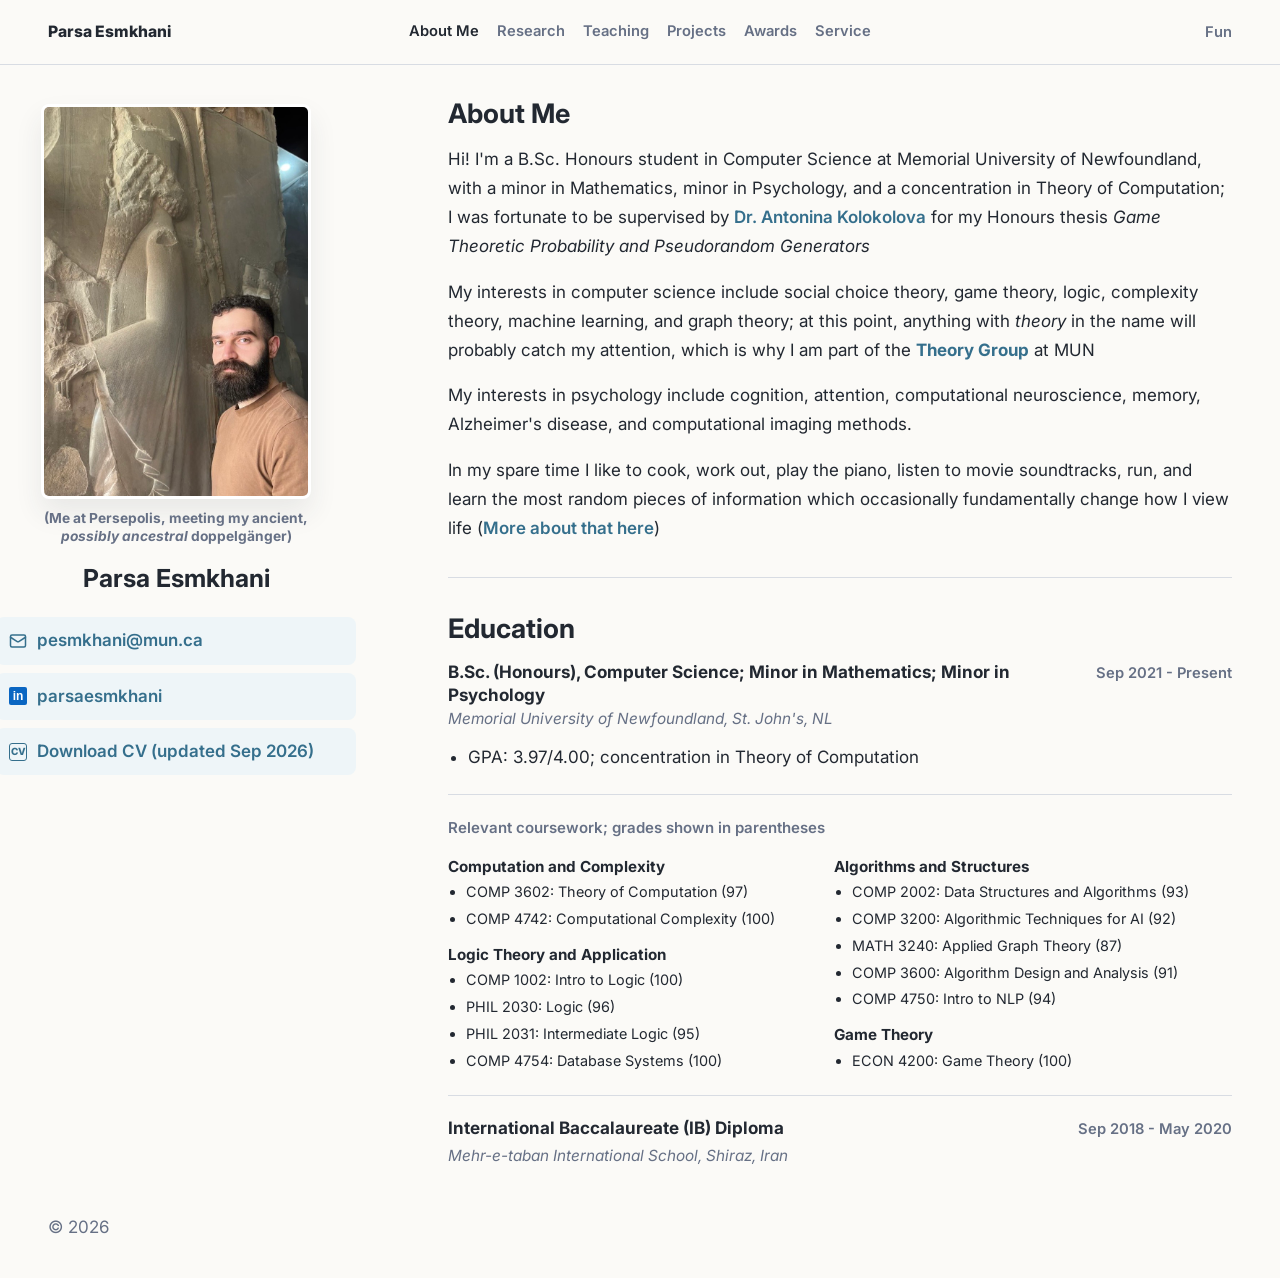
==== commit 54a9745a: "Separate computer science and psychology interests" ====
--- a/index.html
+++ b/index.html
@@ -79,12 +79,17 @@
             Honours thesis <em>Game Theoretic Probability and Pseudorandom Generators</em>
           </p>
           <p>
-            My research interests include social choice theory, game theory, logic,
-            cognitive science, complexity theory, fairness theory, graph theory, and theoretical
-            neuroscience; at this point, anything with <em>theory</em> in the
-            name will probably catch my attention, which is why I am part of the
-            <a href="https://www.cs.mun.ca/~nfleming/TheoryGroup/theory.html">Theory Group</a>
+            My interests in computer science include social choice theory, game
+            theory, logic, complexity theory, machine learning, and graph theory;
+            at this point, anything with <em>theory</em> in the name will probably
+            catch my attention, which is why I am part of the
+            <a href="https://www.cs.mun.ca/~nfleming/TheoryGroup/theory.html"><strong>Theory Group</strong></a>
             at MUN
+          </p>
+          <p>
+            My interests in psychology include cognition, attention, computational
+            neuroscience, memory, Alzheimer's disease, and computational imaging
+            methods.
           </p>
           <p>
             In my spare time I like to cook, work out, play the piano, listen to
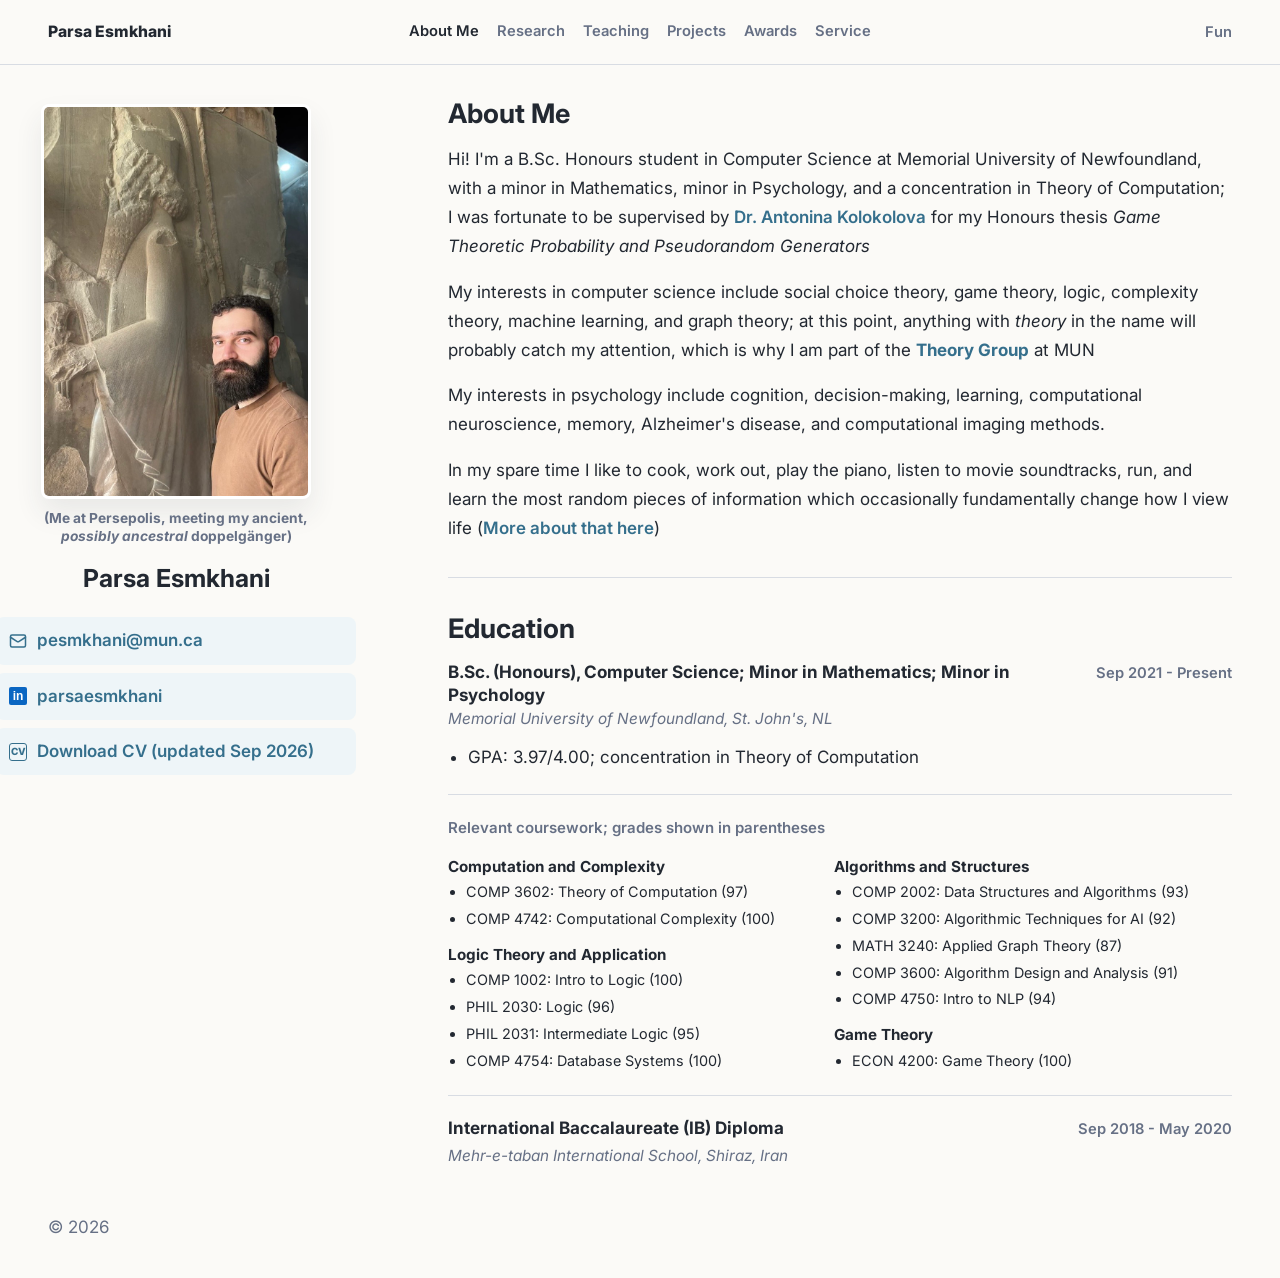
==== commit 1797ab76: "Update psychology interests with decision-making and learning" ====
--- a/index.html
+++ b/index.html
@@ -87,9 +87,9 @@
             at MUN
           </p>
           <p>
-            My interests in psychology include cognition, attention, computational
-            neuroscience, memory, Alzheimer's disease, and computational imaging
-            methods.
+            My interests in psychology include cognition, decision-making, learning,
+            computational neuroscience, memory, Alzheimer's disease, and computational
+            imaging methods.
           </p>
           <p>
             In my spare time I like to cook, work out, play the piano, listen to
